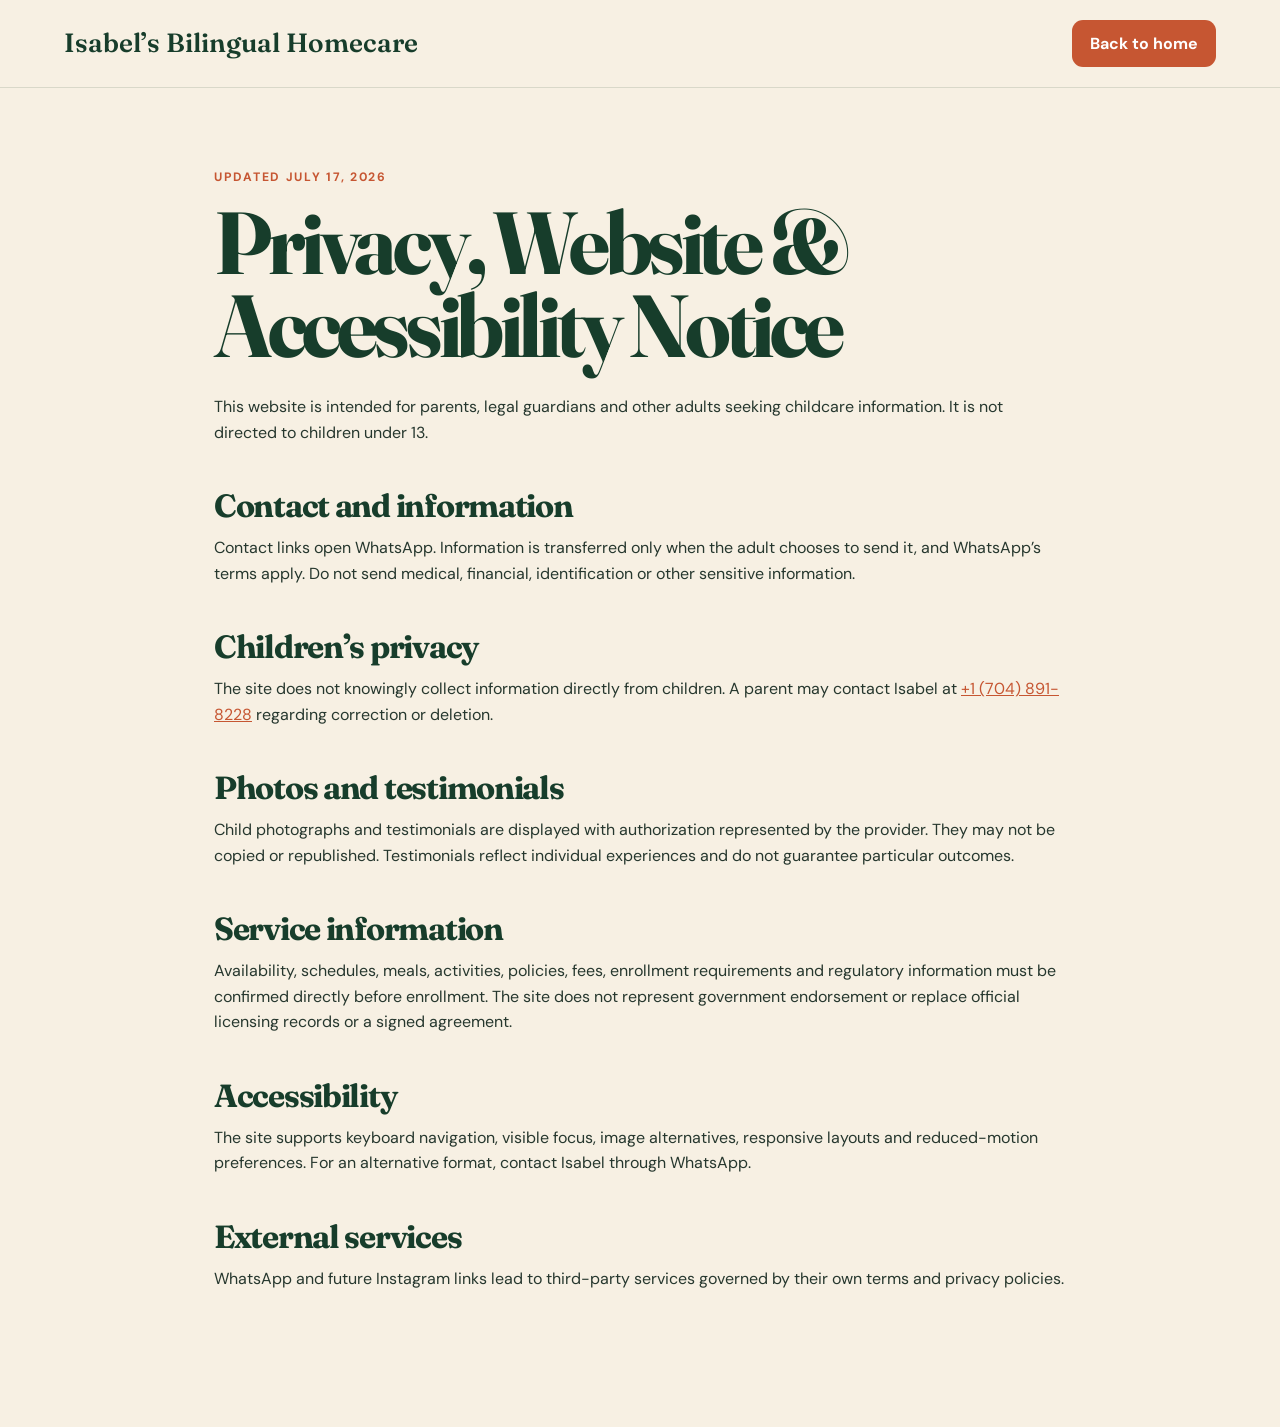
==== privacy.html @ 59a809d9 "Publish temporary Isabel homecare review site" ====
<!doctype html><html lang="en"><head><meta charset="utf-8"><meta name="viewport" content="width=device-width,initial-scale=1"><title>Privacy & Website Notice | Isabel’s Bilingual Homecare</title><link rel="preconnect" href="https://fonts.googleapis.com"><link href="https://fonts.googleapis.com/css2?family=DM+Sans:wght@400;500;600&family=Fraunces:opsz,wght@9..144,500;9..144,600&display=swap" rel="stylesheet"><link rel="stylesheet" href="styles.css"><style>.legal{max-width:900px;margin:auto;padding:80px 24px 120px}.legal h1{font-size:clamp(3rem,7vw,5.5rem)}.legal h2{font-size:2rem;margin-top:45px}.legal a{text-decoration:underline;color:var(--terra)}</style></head><body><header><a class="brand" href="index.html">Isabel’s Bilingual Homecare</a><a class="btn small" href="index.html">Back to home</a></header><main class="legal"><p class="kicker">Updated July 17, 2026</p><h1>Privacy, Website & Accessibility Notice</h1><p>This website is intended for parents, legal guardians and other adults seeking childcare information. It is not directed to children under 13.</p><h2>Contact and information</h2><p>Contact links open WhatsApp. Information is transferred only when the adult chooses to send it, and WhatsApp’s terms apply. Do not send medical, financial, identification or other sensitive information.</p><h2>Children’s privacy</h2><p>The site does not knowingly collect information directly from children. A parent may contact Isabel at <a href="https://wa.me/17048918228">+1 (704) 891-8228</a> regarding correction or deletion.</p><h2>Photos and testimonials</h2><p>Child photographs and testimonials are displayed with authorization represented by the provider. They may not be copied or republished. Testimonials reflect individual experiences and do not guarantee particular outcomes.</p><h2>Service information</h2><p>Availability, schedules, meals, activities, policies, fees, enrollment requirements and regulatory information must be confirmed directly before enrollment. The site does not represent government endorsement or replace official licensing records or a signed agreement.</p><h2>Accessibility</h2><p>The site supports keyboard navigation, visible focus, image alternatives, responsive layouts and reduced-motion preferences. For an alternative format, contact Isabel through WhatsApp.</p><h2>External services</h2><p>WhatsApp and future Instagram links lead to third-party services governed by their own terms and privacy policies.</p></main></body></html>
---- styles.css ----
:root{--ivory:#f7f0e3;--paper:#fffaf1;--green:#173d2b;--terra:#c65632;--blue:#91abc4;--butter:#f2d88f;--ink:#26372e}*{box-sizing:border-box}html{scroll-behavior:smooth}body{margin:0;background:var(--ivory);color:var(--ink);font:16px/1.6 'DM Sans',sans-serif}img{display:block;width:100%;object-fit:cover}a{color:inherit;text-decoration:none}h1,h2,h3,.brand{font-family:'Fraunces',serif;color:var(--green)}h1{font-size:clamp(3.5rem,6vw,6.3rem);line-height:.95;letter-spacing:-.05em;margin:.15em 0 .3em}h2{font-size:clamp(2.8rem,5vw,5rem);line-height:1;letter-spacing:-.04em;margin:.2em 0 .4em}h3{font-size:1.4rem;margin:.3em 0}p{margin-top:0}.big,.lead{font-size:1.16rem}.kicker{text-transform:uppercase;letter-spacing:.14em;color:var(--terra);font-weight:700;font-size:.76rem}.skip{position:fixed;top:-80px;left:18px;z-index:99;background:white;padding:10px;border:3px solid var(--terra)}.skip:focus{top:12px}header{height:88px;padding:0 5vw;display:flex;align-items:center;justify-content:space-between;position:sticky;top:0;z-index:20;background:rgba(247,240,227,.95);border-bottom:1px solid #173d2b22}.brand{font-size:1.65rem;font-weight:600}nav{display:flex;gap:28px}.actions{display:flex;align-items:center;gap:8px}.actions button{border:0;background:none;padding:7px}.actions button.active{font-weight:800;border-bottom:2px solid var(--green)}.btn{display:inline-flex;background:var(--terra);color:white;padding:16px 28px;border-radius:11px;font-weight:700}.btn.small{padding:11px 18px;margin-left:15px}.hero{min-height:calc(100vh - 88px);display:grid;grid-template-columns:46% 54%;padding:72px 5vw;gap:5vw;align-items:center}.hero figure{height:670px;margin:0;position:relative}.hero figure img{height:100%;border-radius:46% 46% 12px 12px/22% 22% 12px 12px}.hero figcaption{position:absolute;bottom:24px;left:24px;background:var(--paper);padding:9px 14px;border-radius:8px}.cues{display:flex;flex-wrap:wrap;gap:10px 24px;margin-top:32px;font-weight:600}.cues span:before{content:'•';color:var(--terra);margin-right:8px}.about,.day,.nutrition,.contact{padding:115px 8vw;display:grid;grid-template-columns:1fr 1fr;gap:8vw;align-items:center}.about{background:var(--paper)}.photos{position:relative;height:620px}.photos img:first-child{height:580px;width:82%;border-radius:180px 180px 18px 18px}.photos img:last-child{position:absolute;right:0;bottom:0;width:45%;height:280px;border:10px solid var(--paper);border-radius:50% 50% 15px 15px}.signature{font-family:'Fraunces';font-size:2rem;color:var(--terra)}.care,.reviews,.timeline{padding:115px 8vw}.care{background:var(--green);color:#fff8eb}.care h2,.care h3{color:#fff}.heading{text-align:center;max-width:850px;margin:0 auto 55px}.cards{display:grid;grid-template-columns:repeat(4,1fr);gap:18px}.cards article{border-top:1px solid #ffffff55;padding:28px 20px}.cards b{width:60px;height:60px;border-radius:50%;display:grid;place-items:center;background:var(--butter);color:var(--green)}.gallery{display:grid;grid-template-columns:1fr 1fr;gap:15px}.gallery img{height:270px;border-radius:18px}.gallery img:first-child{grid-column:1/-1;height:400px;border-radius:200px 200px 18px 18px}.timeline{background:var(--paper);display:grid;grid-template-columns:34% 66%;gap:8vw}.timeline ol{list-style:none;padding:0;margin:0}.timeline li{display:grid;grid-template-columns:54px 1fr;gap:20px;padding:20px 0;border-bottom:1px solid #173d2b22}.timeline li>span{width:46px;height:46px;border-radius:50%;display:grid;place-items:center;background:var(--butter);font-weight:700}.timeline li p{margin:0}.nutrition{background:#dce4cf}.nutrition>img{height:590px;border-radius:42% 42% 16px 16px/20% 20% 16px 16px}.checks{display:grid;grid-template-columns:1fr 1fr;gap:12px}.checks span{padding:12px;border-bottom:1px solid #173d2b33;font-weight:600}.reviews{background:#ecdfc9}.review-grid{display:grid;grid-template-columns:1fr 1fr;gap:24px}.review-grid figure{margin:0;background:var(--paper);border-radius:18px;overflow:hidden;display:grid;grid-template-columns:40% 60%}.review-grid img{height:100%;min-height:430px}.review-grid blockquote{font-family:'Fraunces';font-size:1.25rem;color:var(--green);padding:30px;margin:0}.review-grid figcaption{padding:0 30px 30px}.contact{background:var(--blue)}.contact-card{background:var(--paper);padding:40px;border-radius:22px;display:flex;flex-direction:column}.contact-card strong{font-family:'Fraunces';font-size:2rem;color:var(--green)}.contact-card span{font-size:1.25rem;margin:8px 0 20px}.floating{position:fixed;right:22px;bottom:22px;z-index:30;display:grid;gap:9px}.floating>*{width:54px;height:54px;border-radius:50%;display:grid;place-items:center;font-weight:800;box-shadow:0 6px 20px #0003}.floating a{background:#1f9d55;color:white}.floating span{background:#e8dfd0;color:#777;position:relative}.floating small{position:absolute;bottom:-5px;background:var(--green);color:white;border-radius:7px;padding:1px 4px;font-size:.52rem}footer{padding:45px 5vw;display:flex;justify-content:space-between;align-items:center;gap:20px}footer p{margin:0}footer>a:last-child{text-decoration:underline;font-size:.82rem}a:focus-visible,button:focus-visible{outline:3px solid var(--green);outline-offset:4px}@media(max-width:1000px){nav{display:none}.hero,.about,.day,.timeline,.nutrition,.contact{grid-template-columns:1fr}.cards{grid-template-columns:1fr 1fr}.hero figure{height:570px}.review-grid{grid-template-columns:1fr}}@media(max-width:650px){header{height:74px}.brand{font-size:1.1rem}.btn.small{display:none}.hero,.about,.day,.care,.timeline,.nutrition,.reviews,.contact{padding:75px 22px}.hero figure{height:440px}.cards{grid-template-columns:1fr}.photos{height:510px}.photos img:first-child{height:470px}.photos img:last-child{height:210px}.review-grid figure{grid-template-columns:1fr}.review-grid img{height:300px;min-height:0}.checks{grid-template-columns:1fr}footer{flex-direction:column;text-align:center}}@media(prefers-reduced-motion:reduce){html{scroll-behavior:auto}}
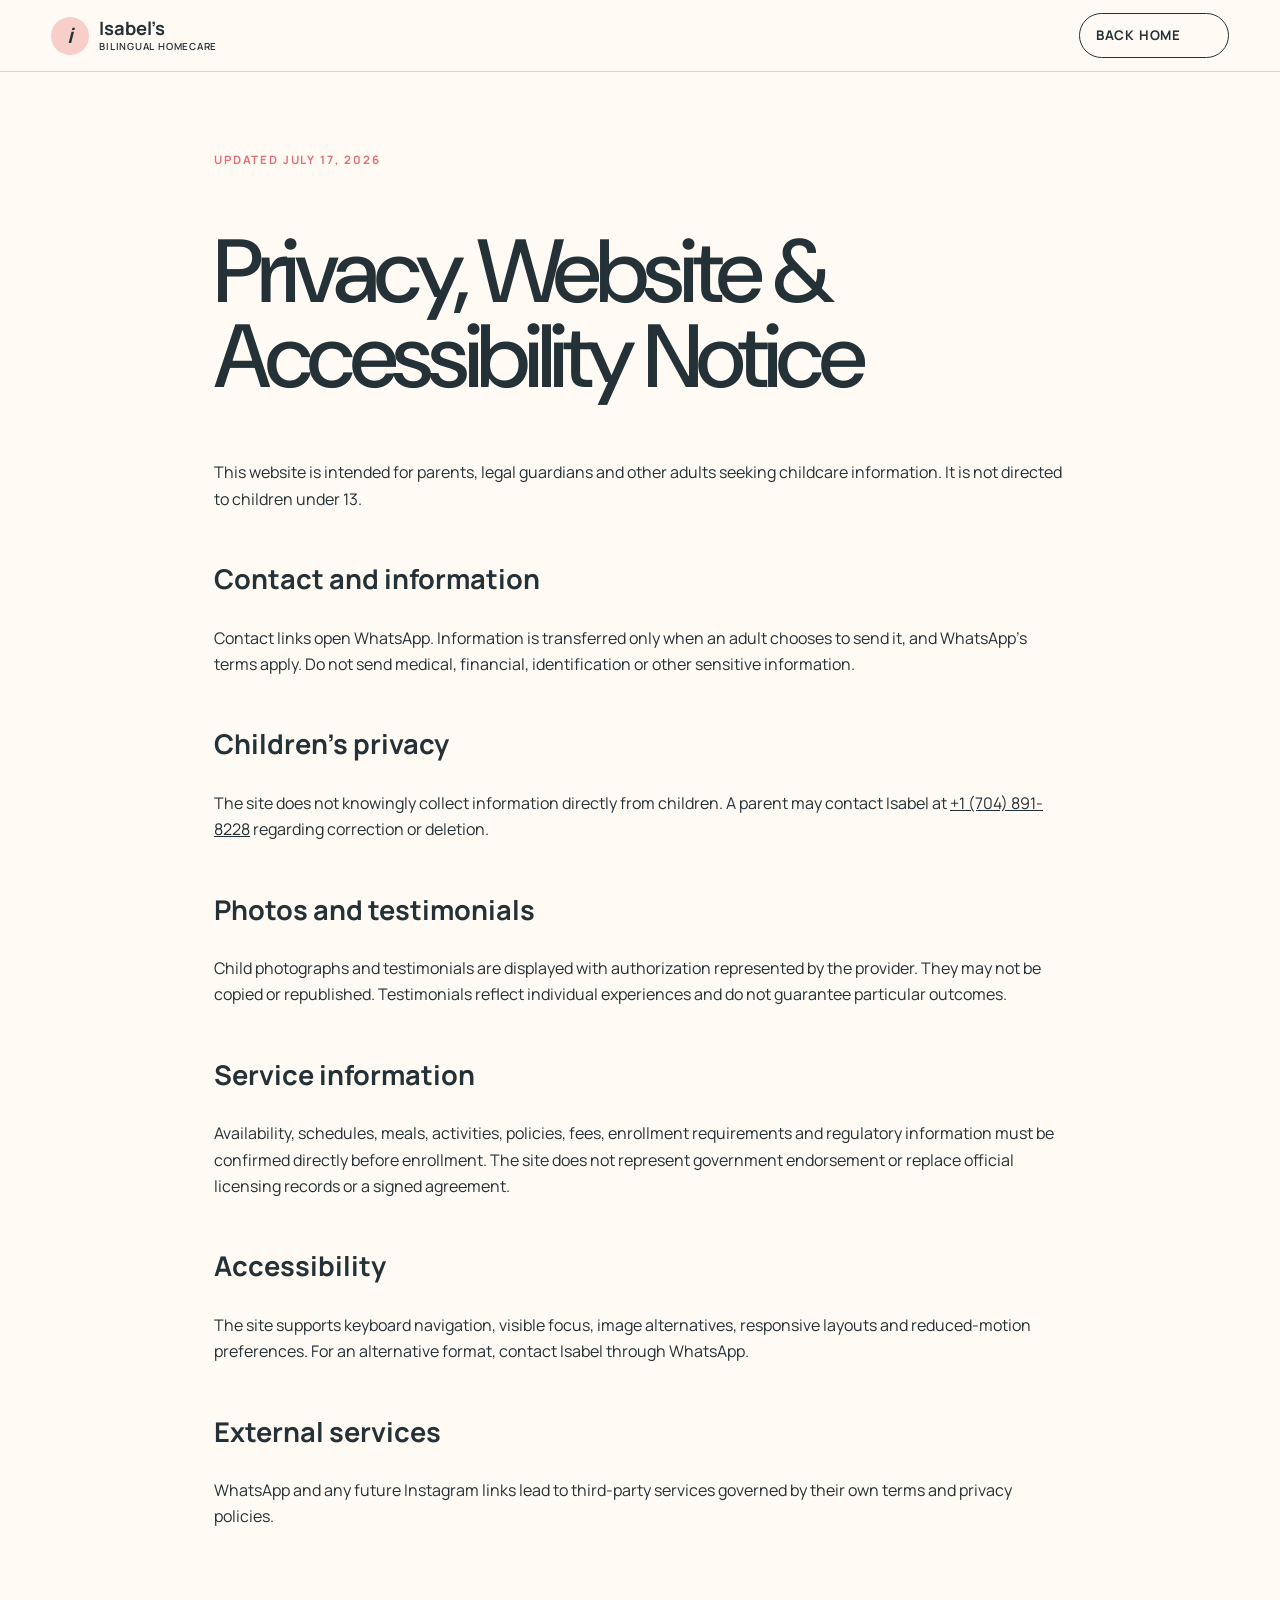
==== commit 7be80927: "Refresh homecare site with pastel editorial design" ====
--- a/privacy.html
+++ b/privacy.html
@@ -1 +1,24 @@
-<!doctype html><html lang="en"><head><meta charset="utf-8"><meta name="viewport" content="width=device-width,initial-scale=1"><title>Privacy & Website Notice | Isabel’s Bilingual Homecare</title><link rel="preconnect" href="https://fonts.googleapis.com"><link href="https://fonts.googleapis.com/css2?family=DM+Sans:wght@400;500;600&family=Fraunces:opsz,wght@9..144,500;9..144,600&display=swap" rel="stylesheet"><link rel="stylesheet" href="styles.css"><style>.legal{max-width:900px;margin:auto;padding:80px 24px 120px}.legal h1{font-size:clamp(3rem,7vw,5.5rem)}.legal h2{font-size:2rem;margin-top:45px}.legal a{text-decoration:underline;color:var(--terra)}</style></head><body><header><a class="brand" href="index.html">Isabel’s Bilingual Homecare</a><a class="btn small" href="index.html">Back to home</a></header><main class="legal"><p class="kicker">Updated July 17, 2026</p><h1>Privacy, Website & Accessibility Notice</h1><p>This website is intended for parents, legal guardians and other adults seeking childcare information. It is not directed to children under 13.</p><h2>Contact and information</h2><p>Contact links open WhatsApp. Information is transferred only when the adult chooses to send it, and WhatsApp’s terms apply. Do not send medical, financial, identification or other sensitive information.</p><h2>Children’s privacy</h2><p>The site does not knowingly collect information directly from children. A parent may contact Isabel at <a href="https://wa.me/17048918228">+1 (704) 891-8228</a> regarding correction or deletion.</p><h2>Photos and testimonials</h2><p>Child photographs and testimonials are displayed with authorization represented by the provider. They may not be copied or republished. Testimonials reflect individual experiences and do not guarantee particular outcomes.</p><h2>Service information</h2><p>Availability, schedules, meals, activities, policies, fees, enrollment requirements and regulatory information must be confirmed directly before enrollment. The site does not represent government endorsement or replace official licensing records or a signed agreement.</p><h2>Accessibility</h2><p>The site supports keyboard navigation, visible focus, image alternatives, responsive layouts and reduced-motion preferences. For an alternative format, contact Isabel through WhatsApp.</p><h2>External services</h2><p>WhatsApp and future Instagram links lead to third-party services governed by their own terms and privacy policies.</p></main></body></html>
+<!doctype html>
+<html lang="en">
+<head>
+  <meta charset="utf-8"><meta name="viewport" content="width=device-width,initial-scale=1">
+  <title>Privacy & Website Notice | Isabel’s Bilingual Homecare</title>
+  <link rel="preconnect" href="https://fonts.googleapis.com"><link rel="preconnect" href="https://fonts.gstatic.com" crossorigin>
+  <link href="https://fonts.googleapis.com/css2?family=DM+Sans:wght@400;500;600&family=Manrope:wght@400;500;600&display=swap" rel="stylesheet">
+  <link rel="stylesheet" href="styles.css">
+  <style>.legal{max-width:900px;margin:auto;padding:150px 24px 120px}.legal h1{font:500 clamp(3rem,7vw,6rem)/.95 'DM Sans';letter-spacing:-.06em}.legal h2{font-size:1.7rem;margin-top:45px}.legal a{text-decoration:underline}.legal .eyebrow{color:var(--rose)}</style>
+</head>
+<body>
+  <header class="site-header scrolled"><a class="brand" href="index.html"><span class="brand-mark">i</span><span>Isabel’s <small>Bilingual Homecare</small></span></a><a class="button button-small" href="index.html">Back home</a></header>
+  <main class="legal">
+    <p class="eyebrow">Updated July 17, 2026</p><h1>Privacy, Website & Accessibility Notice</h1>
+    <p>This website is intended for parents, legal guardians and other adults seeking childcare information. It is not directed to children under 13.</p>
+    <h2>Contact and information</h2><p>Contact links open WhatsApp. Information is transferred only when an adult chooses to send it, and WhatsApp’s terms apply. Do not send medical, financial, identification or other sensitive information.</p>
+    <h2>Children’s privacy</h2><p>The site does not knowingly collect information directly from children. A parent may contact Isabel at <a href="https://wa.me/17048918228">+1 (704) 891-8228</a> regarding correction or deletion.</p>
+    <h2>Photos and testimonials</h2><p>Child photographs and testimonials are displayed with authorization represented by the provider. They may not be copied or republished. Testimonials reflect individual experiences and do not guarantee particular outcomes.</p>
+    <h2>Service information</h2><p>Availability, schedules, meals, activities, policies, fees, enrollment requirements and regulatory information must be confirmed directly before enrollment. The site does not represent government endorsement or replace official licensing records or a signed agreement.</p>
+    <h2>Accessibility</h2><p>The site supports keyboard navigation, visible focus, image alternatives, responsive layouts and reduced-motion preferences. For an alternative format, contact Isabel through WhatsApp.</p>
+    <h2>External services</h2><p>WhatsApp and any future Instagram links lead to third-party services governed by their own terms and privacy policies.</p>
+  </main>
+</body>
+</html>
--- a/styles.css
+++ b/styles.css
@@ -1 +1 @@
-:root{--ivory:#f7f0e3;--paper:#fffaf1;--green:#173d2b;--terra:#c65632;--blue:#91abc4;--butter:#f2d88f;--ink:#26372e}*{box-sizing:border-box}html{scroll-behavior:smooth}body{margin:0;background:var(--ivory);color:var(--ink);font:16px/1.6 'DM Sans',sans-serif}img{display:block;width:100%;object-fit:cover}a{color:inherit;text-decoration:none}h1,h2,h3,.brand{font-family:'Fraunces',serif;color:var(--green)}h1{font-size:clamp(3.5rem,6vw,6.3rem);line-height:.95;letter-spacing:-.05em;margin:.15em 0 .3em}h2{font-size:clamp(2.8rem,5vw,5rem);line-height:1;letter-spacing:-.04em;margin:.2em 0 .4em}h3{font-size:1.4rem;margin:.3em 0}p{margin-top:0}.big,.lead{font-size:1.16rem}.kicker{text-transform:uppercase;letter-spacing:.14em;color:var(--terra);font-weight:700;font-size:.76rem}.skip{position:fixed;top:-80px;left:18px;z-index:99;background:white;padding:10px;border:3px solid var(--terra)}.skip:focus{top:12px}header{height:88px;padding:0 5vw;display:flex;align-items:center;justify-content:space-between;position:sticky;top:0;z-index:20;background:rgba(247,240,227,.95);border-bottom:1px solid #173d2b22}.brand{font-size:1.65rem;font-weight:600}nav{display:flex;gap:28px}.actions{display:flex;align-items:center;gap:8px}.actions button{border:0;background:none;padding:7px}.actions button.active{font-weight:800;border-bottom:2px solid var(--green)}.btn{display:inline-flex;background:var(--terra);color:white;padding:16px 28px;border-radius:11px;font-weight:700}.btn.small{padding:11px 18px;margin-left:15px}.hero{min-height:calc(100vh - 88px);display:grid;grid-template-columns:46% 54%;padding:72px 5vw;gap:5vw;align-items:center}.hero figure{height:670px;margin:0;position:relative}.hero figure img{height:100%;border-radius:46% 46% 12px 12px/22% 22% 12px 12px}.hero figcaption{position:absolute;bottom:24px;left:24px;background:var(--paper);padding:9px 14px;border-radius:8px}.cues{display:flex;flex-wrap:wrap;gap:10px 24px;margin-top:32px;font-weight:600}.cues span:before{content:'•';color:var(--terra);margin-right:8px}.about,.day,.nutrition,.contact{padding:115px 8vw;display:grid;grid-template-columns:1fr 1fr;gap:8vw;align-items:center}.about{background:var(--paper)}.photos{position:relative;height:620px}.photos img:first-child{height:580px;width:82%;border-radius:180px 180px 18px 18px}.photos img:last-child{position:absolute;right:0;bottom:0;width:45%;height:280px;border:10px solid var(--paper);border-radius:50% 50% 15px 15px}.signature{font-family:'Fraunces';font-size:2rem;color:var(--terra)}.care,.reviews,.timeline{padding:115px 8vw}.care{background:var(--green);color:#fff8eb}.care h2,.care h3{color:#fff}.heading{text-align:center;max-width:850px;margin:0 auto 55px}.cards{display:grid;grid-template-columns:repeat(4,1fr);gap:18px}.cards article{border-top:1px solid #ffffff55;padding:28px 20px}.cards b{width:60px;height:60px;border-radius:50%;display:grid;place-items:center;background:var(--butter);color:var(--green)}.gallery{display:grid;grid-template-columns:1fr 1fr;gap:15px}.gallery img{height:270px;border-radius:18px}.gallery img:first-child{grid-column:1/-1;height:400px;border-radius:200px 200px 18px 18px}.timeline{background:var(--paper);display:grid;grid-template-columns:34% 66%;gap:8vw}.timeline ol{list-style:none;padding:0;margin:0}.timeline li{display:grid;grid-template-columns:54px 1fr;gap:20px;padding:20px 0;border-bottom:1px solid #173d2b22}.timeline li>span{width:46px;height:46px;border-radius:50%;display:grid;place-items:center;background:var(--butter);font-weight:700}.timeline li p{margin:0}.nutrition{background:#dce4cf}.nutrition>img{height:590px;border-radius:42% 42% 16px 16px/20% 20% 16px 16px}.checks{display:grid;grid-template-columns:1fr 1fr;gap:12px}.checks span{padding:12px;border-bottom:1px solid #173d2b33;font-weight:600}.reviews{background:#ecdfc9}.review-grid{display:grid;grid-template-columns:1fr 1fr;gap:24px}.review-grid figure{margin:0;background:var(--paper);border-radius:18px;overflow:hidden;display:grid;grid-template-columns:40% 60%}.review-grid img{height:100%;min-height:430px}.review-grid blockquote{font-family:'Fraunces';font-size:1.25rem;color:var(--green);padding:30px;margin:0}.review-grid figcaption{padding:0 30px 30px}.contact{background:var(--blue)}.contact-card{background:var(--paper);padding:40px;border-radius:22px;display:flex;flex-direction:column}.contact-card strong{font-family:'Fraunces';font-size:2rem;color:var(--green)}.contact-card span{font-size:1.25rem;margin:8px 0 20px}.floating{position:fixed;right:22px;bottom:22px;z-index:30;display:grid;gap:9px}.floating>*{width:54px;height:54px;border-radius:50%;display:grid;place-items:center;font-weight:800;box-shadow:0 6px 20px #0003}.floating a{background:#1f9d55;color:white}.floating span{background:#e8dfd0;color:#777;position:relative}.floating small{position:absolute;bottom:-5px;background:var(--green);color:white;border-radius:7px;padding:1px 4px;font-size:.52rem}footer{padding:45px 5vw;display:flex;justify-content:space-between;align-items:center;gap:20px}footer p{margin:0}footer>a:last-child{text-decoration:underline;font-size:.82rem}a:focus-visible,button:focus-visible{outline:3px solid var(--green);outline-offset:4px}@media(max-width:1000px){nav{display:none}.hero,.about,.day,.timeline,.nutrition,.contact{grid-template-columns:1fr}.cards{grid-template-columns:1fr 1fr}.hero figure{height:570px}.review-grid{grid-template-columns:1fr}}@media(max-width:650px){header{height:74px}.brand{font-size:1.1rem}.btn.small{display:none}.hero,.about,.day,.care,.timeline,.nutrition,.reviews,.contact{padding:75px 22px}.hero figure{height:440px}.cards{grid-template-columns:1fr}.photos{height:510px}.photos img:first-child{height:470px}.photos img:last-child{height:210px}.review-grid figure{grid-template-columns:1fr}.review-grid img{height:300px;min-height:0}.checks{grid-template-columns:1fr}footer{flex-direction:column;text-align:center}}@media(prefers-reduced-motion:reduce){html{scroll-behavior:auto}}
+:root{--ink:#243137;--cream:#fffaf4;--paper:#fffdf9;--peach:#f8cfc8;--sky:#cfe7f2;--mint:#cfe7d7;--lavender:#ded8ef;--rose:#e36e79;--blue:#376c7d;--line:rgba(36,49,55,.18)}*{box-sizing:border-box}html{scroll-behavior:smooth}body{margin:0;background:var(--cream);color:var(--ink);font:16px/1.65 'Manrope',sans-serif;overflow-x:hidden}img{display:block;width:100%;object-fit:cover}a{color:inherit;text-decoration:none}button{font:inherit;color:inherit}.sr-only{position:absolute;width:1px;height:1px;padding:0;margin:-1px;overflow:hidden;clip:rect(0,0,0,0);white-space:nowrap;border:0}.skip{position:fixed;top:-70px;left:20px;background:#fff;padding:10px 16px;z-index:100;border:2px solid var(--ink)}.skip:focus{top:12px}.site-header{height:84px;padding:0 4vw;display:flex;align-items:center;justify-content:space-between;gap:28px;background:rgba(255,250,244,.93);backdrop-filter:blur(12px);position:fixed;top:0;width:100%;z-index:50;border-bottom:1px solid transparent;transition:.3s}.site-header.scrolled{height:72px;border-color:var(--line)}.brand{display:flex;align-items:center;gap:10px;font-size:1.15rem;font-weight:700;line-height:1}.brand small{display:block;font-size:.61rem;font-weight:600;letter-spacing:.08em;text-transform:uppercase;margin-top:5px}.brand-mark{width:38px;height:38px;border-radius:50%;display:grid;place-items:center;background:var(--peach);font-size:1.3rem;font-weight:700;font-style:italic}.site-header nav{display:flex;gap:30px;font-size:.84rem;font-weight:600}.site-header nav a{position:relative}.site-header nav a:after{content:'';height:1px;width:0;background:var(--ink);position:absolute;left:0;bottom:-5px;transition:.25s}.site-header nav a:hover:after{width:100%}.button{display:inline-flex;align-items:center;justify-content:space-between;gap:32px;min-width:190px;padding:16px 20px;border:1px solid var(--ink);border-radius:999px;font-size:.83rem;font-weight:700;text-transform:uppercase;letter-spacing:.06em;transition:.25s}.button:hover{background:var(--ink);color:white;transform:translateY(-2px)}.button-small{padding:11px 16px;min-width:150px}.menu-button,.mobile-nav{display:none}.hero{height:100svh;min-height:700px;position:relative;color:white;overflow:hidden}.hero-image{height:100%;animation:heroZoom 14s ease-out both}.hero-shade{position:absolute;inset:0;background:linear-gradient(90deg,rgba(22,35,37,.74) 0%,rgba(22,35,37,.35) 48%,rgba(22,35,37,.08) 75%),linear-gradient(0deg,rgba(0,0,0,.34),transparent 45%)}.hero-copy{position:absolute;left:7vw;top:50%;transform:translateY(-46%);max-width:820px}.eyebrow{text-transform:uppercase;font-size:.72rem;letter-spacing:.16em;font-weight:700;margin:0 0 25px}.eyebrow.light,.text-link.light{color:white}.hero h1,.display,.story h2,.nutrition h2{font-family:'DM Sans',sans-serif;font-weight:500;letter-spacing:-.065em;line-height:.91}.hero h1{font-size:clamp(4rem,8.7vw,9.5rem);margin:0}.hero h1 em,.display em,.story h2 em,.nutrition h2 em{font-weight:400;font-style:italic}.hero-copy>p:not(.eyebrow){font-size:clamp(1rem,1.4vw,1.25rem);max-width:590px;margin:30px 0}.hero-actions{display:flex;align-items:center;gap:34px}.button-light{border-color:white;background:white;color:var(--ink)}.button-light:hover{background:var(--peach);color:var(--ink);border-color:var(--peach)}.text-link{font-size:.82rem;text-transform:uppercase;letter-spacing:.08em;font-weight:700;border-bottom:1px solid;padding-bottom:4px}.hero-note{position:absolute;right:4vw;bottom:6vh;background:rgba(255,250,244,.92);color:var(--ink);border-radius:50%;width:190px;height:190px;padding:28px;display:flex;flex-direction:column;justify-content:center;transform:rotate(6deg)}.hero-note .sun{font-size:2rem;color:#e2a236}.hero-note p{font-size:.76rem;line-height:1.5;margin:7px 0}.scroll-cue{position:absolute;bottom:0;left:4vw;display:flex;flex-direction:column;align-items:center;text-transform:uppercase;letter-spacing:.13em;font-size:.6rem;gap:12px}.scroll-cue b{height:45px;border-left:1px solid white;padding-left:7px}.pastel-peach{background:var(--peach)}.pastel-sky{background:var(--sky)}.pastel-lavender{background:var(--lavender)}.pastel-mint{background:var(--mint)}.welcome{padding:130px 8vw 80px}.display{font-size:clamp(3.5rem,7.2vw,8rem);margin:0}.intro{max-width:760px;font-size:1.25rem;margin:45px 0 70px 38%}.trust-strip{border-top:1px solid var(--line);display:grid;grid-template-columns:repeat(4,1fr)}.trust-strip span{padding:25px 24px 10px 0;font-size:.68rem}.trust-strip b{display:block;font-size:.9rem;margin-top:8px}.story{padding:145px 8vw;display:grid;grid-template-columns:53% 39%;gap:8%;align-items:center}.story-photo{position:relative}.story-photo img{height:min(74vw,780px);border-radius:2px 160px 2px 2px}.photo-label{position:absolute;right:-28px;bottom:55px;background:var(--peach);width:150px;height:150px;border-radius:50%;display:grid;place-items:center;text-align:center;font-size:.73rem;font-weight:700;padding:20px;transform:rotate(-8deg)}.story h2,.nutrition h2{font-size:clamp(3.3rem,5.5vw,6.2rem);margin:0 0 35px}.large{font-size:1.15rem}.signature{font-size:1.3rem;font-style:italic;margin-top:40px}.care{padding:130px 8vw}.section-heading{margin-bottom:70px}.feature-list{border-top:1px solid var(--line)}.feature{display:grid;grid-template-columns:7% 43% 1fr 90px;align-items:center;padding:25px 0;border-bottom:1px solid var(--line);transition:.25s}.feature:hover{padding-left:12px;background:rgba(255,255,255,.18)}.feature>span{font-size:.68rem}.feature h3{font-size:clamp(1.7rem,3vw,3.2rem);letter-spacing:-.05em;margin:0;font-weight:500}.feature p{margin:0;max-width:420px;font-size:.9rem}.feature>b{width:70px;height:70px;border-radius:50%;background:var(--paper);display:grid;place-items:center;font-size:1rem}.day{padding:145px 6vw;background:var(--paper)}.day-heading{display:grid;grid-template-columns:18% 55% 1fr;align-items:end;margin-bottom:60px}.day-heading p:last-child{font-size:.9rem;max-width:240px}.day-stage{height:660px;position:relative}.day-stage>img{height:100%;border-radius:150px 4px 4px 4px}.day-card{position:absolute;right:0;bottom:0;background:var(--peach);width:min(460px,42%);min-height:370px;padding:42px}.day-count{font-size:.7rem}.day-time{text-transform:uppercase;letter-spacing:.13em;font-size:.67rem;margin:28px 0 8px}.day-card h3{font-size:2rem;letter-spacing:-.04em;margin:0 0 16px}.day-controls{display:flex;gap:8px;position:absolute;bottom:35px}.day-controls button,.review-controls button{width:48px;height:48px;border-radius:50%;border:1px solid var(--ink);background:transparent;cursor:pointer}.day-tabs{display:grid;grid-template-columns:repeat(6,1fr);border-bottom:1px solid var(--line)}.day-tabs button{border:0;background:transparent;padding:22px 5px;border-bottom:3px solid transparent;cursor:pointer;font-size:.75rem;font-weight:700}.day-tabs button.active{border-color:var(--rose);color:var(--rose)}.nutrition{padding:125px 8vw;display:grid;grid-template-columns:44% 48%;gap:8%;align-items:center}.nutrition ul{list-style:none;padding:0;margin:35px 0}.nutrition li{padding:12px 0;border-bottom:1px solid var(--line)}.nutrition li:before{content:'✓';margin-right:12px}.nutrition small{display:block;max-width:530px}.nutrition-photo{position:relative}.nutrition-photo img{height:690px;border-radius:240px 240px 4px 4px}.nutrition-photo span{position:absolute;right:-25px;top:80px;width:120px;height:120px;border-radius:50%;background:var(--mint);display:grid;place-items:center;text-align:center;font-weight:700;font-size:.75rem;transform:rotate(8deg)}.reviews{padding:130px 8vw;background:var(--ink);color:white}.reviews .eyebrow{color:var(--peach)}.reviews .section-heading{text-align:center}.review-slider{max-width:1050px;margin:auto;position:relative;min-height:390px}.review{display:none;text-align:center}.review.active{display:block;animation:fade .5s}.quote-mark{font-size:7rem;line-height:.8;color:var(--peach)}blockquote{font-size:clamp(1.6rem,3.2vw,3.3rem);line-height:1.28;letter-spacing:-.04em;margin:20px 0 30px}blockquote+p{font-size:.82rem;text-transform:uppercase;letter-spacing:.08em}blockquote+p span{opacity:.6}.review-controls{display:flex;align-items:center;justify-content:center;gap:18px;margin-top:35px}.review-controls button{border-color:white;color:white}.contact{padding:120px 8vw;display:grid;grid-template-columns:60% 40%;align-items:center;min-height:650px}.contact-copy>p:not(.eyebrow){font-size:1.05rem;max-width:560px;margin:35px 0}.contact-orbit{justify-self:center;width:300px;height:300px;border:1px solid var(--ink);border-radius:50%;display:grid;place-items:center;position:relative}.contact-orbit span{font-size:4rem}.orbit{position:absolute;width:112%;height:112%;border:1px dashed var(--ink);border-radius:50%;animation:spin 18s linear infinite;display:flex;align-items:flex-start;justify-content:center;padding-top:3px;font-size:.67rem;letter-spacing:.18em}.floating-contact{position:fixed;right:22px;bottom:22px;z-index:40;display:grid;gap:8px}.floating-contact>*{width:52px;height:52px;border-radius:50%;display:grid;place-items:center;background:var(--ink);color:white;font-size:.72rem;font-weight:800;box-shadow:0 5px 18px #0002}.floating-contact span{background:#b9b6b1;position:relative}.floating-contact small{position:absolute;bottom:-4px;background:var(--peach);color:var(--ink);border-radius:6px;padding:0 4px;font-size:.48rem}footer{padding:55px 5vw;display:flex;align-items:center;justify-content:space-between;gap:30px;background:var(--cream)}footer p{font-size:.76rem;margin:0}.legal-link{text-decoration:underline;font-size:.72rem}.reveal{opacity:0;transform:translateY(36px);transition:opacity .8s ease,transform .8s ease}.reveal.visible{opacity:1;transform:none}@keyframes heroZoom{from{transform:scale(1.06)}to{transform:scale(1)}}@keyframes fade{from{opacity:0;transform:translateY(8px)}to{opacity:1;transform:none}}@keyframes spin{to{transform:rotate(360deg)}}a:focus-visible,button:focus-visible{outline:3px solid var(--rose);outline-offset:4px}@media(max-width:1050px){.site-header nav{display:none}.menu-button{display:grid;width:44px;height:44px;border:0;background:transparent;place-content:center;gap:5px}.menu-button span{display:block;width:24px;border-top:2px solid}.mobile-nav{display:flex;position:fixed;z-index:45;top:72px;right:0;width:100%;padding:25px;flex-direction:column;background:var(--cream);transform:translateY(-140%);transition:.3s}.mobile-nav.open{transform:none}.mobile-nav a{padding:12px;border-bottom:1px solid var(--line)}.day-heading{grid-template-columns:1fr}.day-heading .eyebrow{margin-bottom:20px}.story{grid-template-columns:1fr 1fr}.feature{grid-template-columns:8% 40% 1fr 70px}}@media(max-width:720px){.site-header{height:72px;padding:0 20px}.site-header>.button{display:none}.brand{font-size:.95rem}.brand-mark{width:34px;height:34px}.hero{min-height:720px}.hero-copy{left:24px;right:24px;top:47%}.hero h1{font-size:clamp(3.8rem,19vw,6rem)}.hero-copy>p:not(.eyebrow){font-size:.95rem}.hero-actions{align-items:flex-start;flex-direction:column;gap:20px}.hero-note{width:125px;height:125px;padding:20px;right:16px;bottom:20px}.hero-note .sun{display:none}.hero-note p{font-size:.64rem}.scroll-cue{display:none}.welcome,.care,.day,.nutrition,.reviews,.contact{padding:85px 24px}.display{font-size:clamp(3rem,14vw,5rem)}.intro{margin:35px 0 50px;font-size:1.05rem}.trust-strip{grid-template-columns:1fr 1fr}.story{padding:85px 24px;grid-template-columns:1fr}.story-photo img{height:570px;border-radius:2px 90px 2px 2px}.photo-label{right:-5px;width:110px;height:110px}.story h2,.nutrition h2{font-size:3.4rem}.feature{grid-template-columns:40px 1fr 55px;padding:22px 0}.feature>div:nth-child(2){grid-column:2}.feature p{grid-column:2;margin-top:10px}.feature>b{grid-column:3;grid-row:1/3;width:52px;height:52px}.day-heading{display:block}.day-stage{height:600px}.day-stage>img{height:360px;border-radius:70px 2px 2px 2px}.day-card{width:100%;min-height:270px;padding:28px}.day-controls{right:25px;bottom:22px}.day-tabs{display:flex;overflow:auto}.day-tabs button{min-width:105px}.nutrition{grid-template-columns:1fr}.nutrition-photo{order:-1}.nutrition-photo img{height:520px}.nutrition-photo span{right:-4px}.review-slider{min-height:520px}blockquote{font-size:1.55rem}.contact{grid-template-columns:1fr}.contact-orbit{width:220px;height:220px;margin-top:70px}footer{flex-direction:column;align-items:flex-start}.floating-contact{right:12px;bottom:12px}}@media(prefers-reduced-motion:reduce){html{scroll-behavior:auto}.hero-image,.orbit{animation:none}.reveal{opacity:1;transform:none;transition:none}}
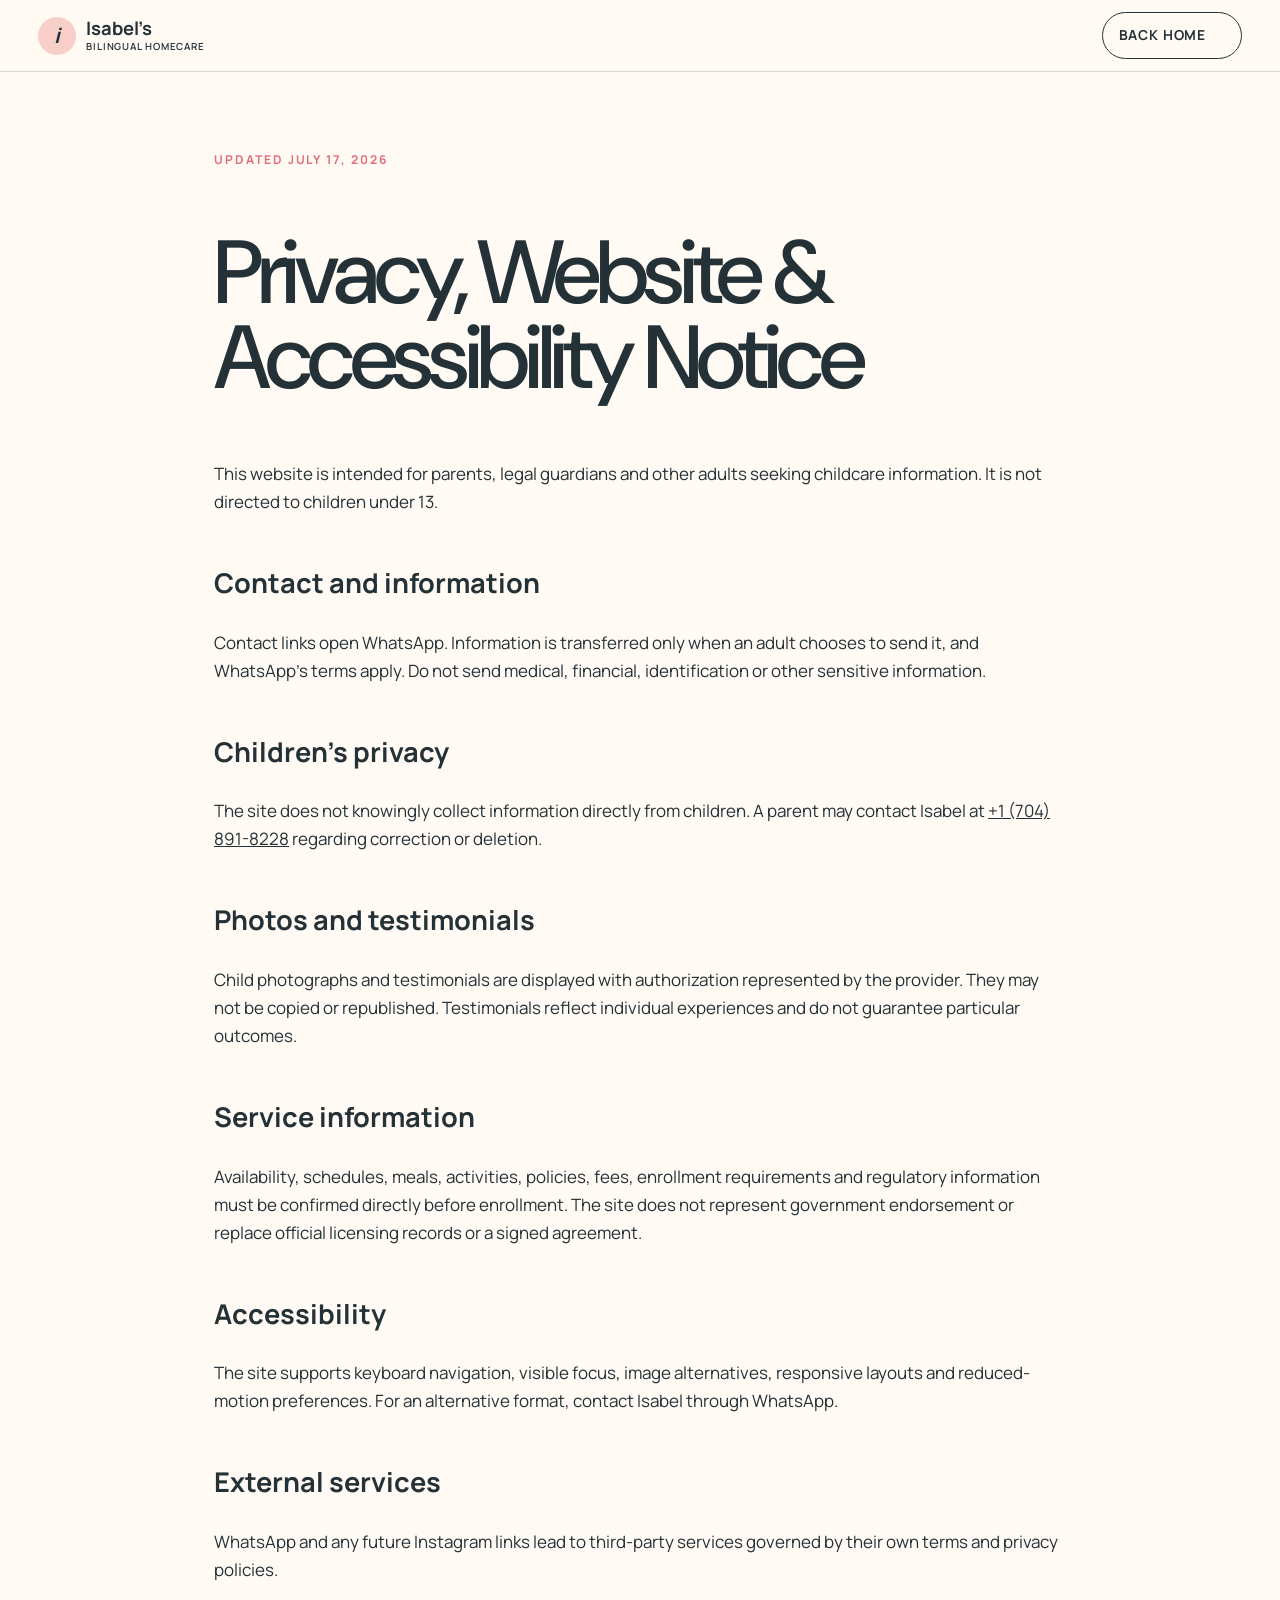
==== commit c693ae7b: "Improve laptop layout and add real-life photo gallery" ====
--- a/privacy.html
+++ b/privacy.html
@@ -1,24 +1,90 @@
 <!doctype html>
 <html lang="en">
-<head>
-  <meta charset="utf-8"><meta name="viewport" content="width=device-width,initial-scale=1">
-  <title>Privacy & Website Notice | Isabel’s Bilingual Homecare</title>
-  <link rel="preconnect" href="https://fonts.googleapis.com"><link rel="preconnect" href="https://fonts.gstatic.com" crossorigin>
-  <link href="https://fonts.googleapis.com/css2?family=DM+Sans:wght@400;500;600&family=Manrope:wght@400;500;600&display=swap" rel="stylesheet">
-  <link rel="stylesheet" href="styles.css">
-  <style>.legal{max-width:900px;margin:auto;padding:150px 24px 120px}.legal h1{font:500 clamp(3rem,7vw,6rem)/.95 'DM Sans';letter-spacing:-.06em}.legal h2{font-size:1.7rem;margin-top:45px}.legal a{text-decoration:underline}.legal .eyebrow{color:var(--rose)}</style>
-</head>
-<body>
-  <header class="site-header scrolled"><a class="brand" href="index.html"><span class="brand-mark">i</span><span>Isabel’s <small>Bilingual Homecare</small></span></a><a class="button button-small" href="index.html">Back home</a></header>
-  <main class="legal">
-    <p class="eyebrow">Updated July 17, 2026</p><h1>Privacy, Website & Accessibility Notice</h1>
-    <p>This website is intended for parents, legal guardians and other adults seeking childcare information. It is not directed to children under 13.</p>
-    <h2>Contact and information</h2><p>Contact links open WhatsApp. Information is transferred only when an adult chooses to send it, and WhatsApp’s terms apply. Do not send medical, financial, identification or other sensitive information.</p>
-    <h2>Children’s privacy</h2><p>The site does not knowingly collect information directly from children. A parent may contact Isabel at <a href="https://wa.me/17048918228">+1 (704) 891-8228</a> regarding correction or deletion.</p>
-    <h2>Photos and testimonials</h2><p>Child photographs and testimonials are displayed with authorization represented by the provider. They may not be copied or republished. Testimonials reflect individual experiences and do not guarantee particular outcomes.</p>
-    <h2>Service information</h2><p>Availability, schedules, meals, activities, policies, fees, enrollment requirements and regulatory information must be confirmed directly before enrollment. The site does not represent government endorsement or replace official licensing records or a signed agreement.</p>
-    <h2>Accessibility</h2><p>The site supports keyboard navigation, visible focus, image alternatives, responsive layouts and reduced-motion preferences. For an alternative format, contact Isabel through WhatsApp.</p>
-    <h2>External services</h2><p>WhatsApp and any future Instagram links lead to third-party services governed by their own terms and privacy policies.</p>
-  </main>
-</body>
+  <head>
+    <meta charset="utf-8" />
+    <meta name="viewport" content="width=device-width,initial-scale=1" />
+    <title>Privacy & Website Notice | Isabel’s Bilingual Homecare</title>
+    <link rel="preconnect" href="https://fonts.googleapis.com" />
+    <link rel="preconnect" href="https://fonts.gstatic.com" crossorigin />
+    <link
+      href="https://fonts.googleapis.com/css2?family=DM+Sans:wght@400;500;600&family=Manrope:wght@400;500;600&display=swap"
+      rel="stylesheet"
+    />
+    <link rel="stylesheet" href="styles.css" />
+    <style>
+      .legal {
+        max-width: 900px;
+        margin: auto;
+        padding: 150px 24px 120px;
+      }
+      .legal h1 {
+        font: 500 clamp(3rem, 7vw, 6rem) / 0.95 "DM Sans";
+        letter-spacing: -0.06em;
+      }
+      .legal h2 {
+        font-size: 1.7rem;
+        margin-top: 45px;
+      }
+      .legal a {
+        text-decoration: underline;
+      }
+      .legal .eyebrow {
+        color: var(--rose);
+      }
+    </style>
+  </head>
+  <body>
+    <header class="site-header scrolled">
+      <a class="brand" href="index.html"
+        ><span class="brand-mark">i</span
+        ><span>Isabel’s <small>Bilingual Homecare</small></span></a
+      ><a class="button button-small" href="index.html">Back home</a>
+    </header>
+    <main class="legal">
+      <p class="eyebrow">Updated July 17, 2026</p>
+      <h1>Privacy, Website & Accessibility Notice</h1>
+      <p>
+        This website is intended for parents, legal guardians and other adults
+        seeking childcare information. It is not directed to children under 13.
+      </p>
+      <h2>Contact and information</h2>
+      <p>
+        Contact links open WhatsApp. Information is transferred only when an
+        adult chooses to send it, and WhatsApp’s terms apply. Do not send
+        medical, financial, identification or other sensitive information.
+      </p>
+      <h2>Children’s privacy</h2>
+      <p>
+        The site does not knowingly collect information directly from children.
+        A parent may contact Isabel at
+        <a href="https://wa.me/17048918228">+1 (704) 891-8228</a> regarding
+        correction or deletion.
+      </p>
+      <h2>Photos and testimonials</h2>
+      <p>
+        Child photographs and testimonials are displayed with authorization
+        represented by the provider. They may not be copied or republished.
+        Testimonials reflect individual experiences and do not guarantee
+        particular outcomes.
+      </p>
+      <h2>Service information</h2>
+      <p>
+        Availability, schedules, meals, activities, policies, fees, enrollment
+        requirements and regulatory information must be confirmed directly
+        before enrollment. The site does not represent government endorsement or
+        replace official licensing records or a signed agreement.
+      </p>
+      <h2>Accessibility</h2>
+      <p>
+        The site supports keyboard navigation, visible focus, image
+        alternatives, responsive layouts and reduced-motion preferences. For an
+        alternative format, contact Isabel through WhatsApp.
+      </p>
+      <h2>External services</h2>
+      <p>
+        WhatsApp and any future Instagram links lead to third-party services
+        governed by their own terms and privacy policies.
+      </p>
+    </main>
+  </body>
 </html>
--- a/styles.css
+++ b/styles.css
@@ -1 +1,1201 @@
-:root{--ink:#243137;--cream:#fffaf4;--paper:#fffdf9;--peach:#f8cfc8;--sky:#cfe7f2;--mint:#cfe7d7;--lavender:#ded8ef;--rose:#e36e79;--blue:#376c7d;--line:rgba(36,49,55,.18)}*{box-sizing:border-box}html{scroll-behavior:smooth}body{margin:0;background:var(--cream);color:var(--ink);font:16px/1.65 'Manrope',sans-serif;overflow-x:hidden}img{display:block;width:100%;object-fit:cover}a{color:inherit;text-decoration:none}button{font:inherit;color:inherit}.sr-only{position:absolute;width:1px;height:1px;padding:0;margin:-1px;overflow:hidden;clip:rect(0,0,0,0);white-space:nowrap;border:0}.skip{position:fixed;top:-70px;left:20px;background:#fff;padding:10px 16px;z-index:100;border:2px solid var(--ink)}.skip:focus{top:12px}.site-header{height:84px;padding:0 4vw;display:flex;align-items:center;justify-content:space-between;gap:28px;background:rgba(255,250,244,.93);backdrop-filter:blur(12px);position:fixed;top:0;width:100%;z-index:50;border-bottom:1px solid transparent;transition:.3s}.site-header.scrolled{height:72px;border-color:var(--line)}.brand{display:flex;align-items:center;gap:10px;font-size:1.15rem;font-weight:700;line-height:1}.brand small{display:block;font-size:.61rem;font-weight:600;letter-spacing:.08em;text-transform:uppercase;margin-top:5px}.brand-mark{width:38px;height:38px;border-radius:50%;display:grid;place-items:center;background:var(--peach);font-size:1.3rem;font-weight:700;font-style:italic}.site-header nav{display:flex;gap:30px;font-size:.84rem;font-weight:600}.site-header nav a{position:relative}.site-header nav a:after{content:'';height:1px;width:0;background:var(--ink);position:absolute;left:0;bottom:-5px;transition:.25s}.site-header nav a:hover:after{width:100%}.button{display:inline-flex;align-items:center;justify-content:space-between;gap:32px;min-width:190px;padding:16px 20px;border:1px solid var(--ink);border-radius:999px;font-size:.83rem;font-weight:700;text-transform:uppercase;letter-spacing:.06em;transition:.25s}.button:hover{background:var(--ink);color:white;transform:translateY(-2px)}.button-small{padding:11px 16px;min-width:150px}.menu-button,.mobile-nav{display:none}.hero{height:100svh;min-height:700px;position:relative;color:white;overflow:hidden}.hero-image{height:100%;animation:heroZoom 14s ease-out both}.hero-shade{position:absolute;inset:0;background:linear-gradient(90deg,rgba(22,35,37,.74) 0%,rgba(22,35,37,.35) 48%,rgba(22,35,37,.08) 75%),linear-gradient(0deg,rgba(0,0,0,.34),transparent 45%)}.hero-copy{position:absolute;left:7vw;top:50%;transform:translateY(-46%);max-width:820px}.eyebrow{text-transform:uppercase;font-size:.72rem;letter-spacing:.16em;font-weight:700;margin:0 0 25px}.eyebrow.light,.text-link.light{color:white}.hero h1,.display,.story h2,.nutrition h2{font-family:'DM Sans',sans-serif;font-weight:500;letter-spacing:-.065em;line-height:.91}.hero h1{font-size:clamp(4rem,8.7vw,9.5rem);margin:0}.hero h1 em,.display em,.story h2 em,.nutrition h2 em{font-weight:400;font-style:italic}.hero-copy>p:not(.eyebrow){font-size:clamp(1rem,1.4vw,1.25rem);max-width:590px;margin:30px 0}.hero-actions{display:flex;align-items:center;gap:34px}.button-light{border-color:white;background:white;color:var(--ink)}.button-light:hover{background:var(--peach);color:var(--ink);border-color:var(--peach)}.text-link{font-size:.82rem;text-transform:uppercase;letter-spacing:.08em;font-weight:700;border-bottom:1px solid;padding-bottom:4px}.hero-note{position:absolute;right:4vw;bottom:6vh;background:rgba(255,250,244,.92);color:var(--ink);border-radius:50%;width:190px;height:190px;padding:28px;display:flex;flex-direction:column;justify-content:center;transform:rotate(6deg)}.hero-note .sun{font-size:2rem;color:#e2a236}.hero-note p{font-size:.76rem;line-height:1.5;margin:7px 0}.scroll-cue{position:absolute;bottom:0;left:4vw;display:flex;flex-direction:column;align-items:center;text-transform:uppercase;letter-spacing:.13em;font-size:.6rem;gap:12px}.scroll-cue b{height:45px;border-left:1px solid white;padding-left:7px}.pastel-peach{background:var(--peach)}.pastel-sky{background:var(--sky)}.pastel-lavender{background:var(--lavender)}.pastel-mint{background:var(--mint)}.welcome{padding:130px 8vw 80px}.display{font-size:clamp(3.5rem,7.2vw,8rem);margin:0}.intro{max-width:760px;font-size:1.25rem;margin:45px 0 70px 38%}.trust-strip{border-top:1px solid var(--line);display:grid;grid-template-columns:repeat(4,1fr)}.trust-strip span{padding:25px 24px 10px 0;font-size:.68rem}.trust-strip b{display:block;font-size:.9rem;margin-top:8px}.story{padding:145px 8vw;display:grid;grid-template-columns:53% 39%;gap:8%;align-items:center}.story-photo{position:relative}.story-photo img{height:min(74vw,780px);border-radius:2px 160px 2px 2px}.photo-label{position:absolute;right:-28px;bottom:55px;background:var(--peach);width:150px;height:150px;border-radius:50%;display:grid;place-items:center;text-align:center;font-size:.73rem;font-weight:700;padding:20px;transform:rotate(-8deg)}.story h2,.nutrition h2{font-size:clamp(3.3rem,5.5vw,6.2rem);margin:0 0 35px}.large{font-size:1.15rem}.signature{font-size:1.3rem;font-style:italic;margin-top:40px}.care{padding:130px 8vw}.section-heading{margin-bottom:70px}.feature-list{border-top:1px solid var(--line)}.feature{display:grid;grid-template-columns:7% 43% 1fr 90px;align-items:center;padding:25px 0;border-bottom:1px solid var(--line);transition:.25s}.feature:hover{padding-left:12px;background:rgba(255,255,255,.18)}.feature>span{font-size:.68rem}.feature h3{font-size:clamp(1.7rem,3vw,3.2rem);letter-spacing:-.05em;margin:0;font-weight:500}.feature p{margin:0;max-width:420px;font-size:.9rem}.feature>b{width:70px;height:70px;border-radius:50%;background:var(--paper);display:grid;place-items:center;font-size:1rem}.day{padding:145px 6vw;background:var(--paper)}.day-heading{display:grid;grid-template-columns:18% 55% 1fr;align-items:end;margin-bottom:60px}.day-heading p:last-child{font-size:.9rem;max-width:240px}.day-stage{height:660px;position:relative}.day-stage>img{height:100%;border-radius:150px 4px 4px 4px}.day-card{position:absolute;right:0;bottom:0;background:var(--peach);width:min(460px,42%);min-height:370px;padding:42px}.day-count{font-size:.7rem}.day-time{text-transform:uppercase;letter-spacing:.13em;font-size:.67rem;margin:28px 0 8px}.day-card h3{font-size:2rem;letter-spacing:-.04em;margin:0 0 16px}.day-controls{display:flex;gap:8px;position:absolute;bottom:35px}.day-controls button,.review-controls button{width:48px;height:48px;border-radius:50%;border:1px solid var(--ink);background:transparent;cursor:pointer}.day-tabs{display:grid;grid-template-columns:repeat(6,1fr);border-bottom:1px solid var(--line)}.day-tabs button{border:0;background:transparent;padding:22px 5px;border-bottom:3px solid transparent;cursor:pointer;font-size:.75rem;font-weight:700}.day-tabs button.active{border-color:var(--rose);color:var(--rose)}.nutrition{padding:125px 8vw;display:grid;grid-template-columns:44% 48%;gap:8%;align-items:center}.nutrition ul{list-style:none;padding:0;margin:35px 0}.nutrition li{padding:12px 0;border-bottom:1px solid var(--line)}.nutrition li:before{content:'✓';margin-right:12px}.nutrition small{display:block;max-width:530px}.nutrition-photo{position:relative}.nutrition-photo img{height:690px;border-radius:240px 240px 4px 4px}.nutrition-photo span{position:absolute;right:-25px;top:80px;width:120px;height:120px;border-radius:50%;background:var(--mint);display:grid;place-items:center;text-align:center;font-weight:700;font-size:.75rem;transform:rotate(8deg)}.reviews{padding:130px 8vw;background:var(--ink);color:white}.reviews .eyebrow{color:var(--peach)}.reviews .section-heading{text-align:center}.review-slider{max-width:1050px;margin:auto;position:relative;min-height:390px}.review{display:none;text-align:center}.review.active{display:block;animation:fade .5s}.quote-mark{font-size:7rem;line-height:.8;color:var(--peach)}blockquote{font-size:clamp(1.6rem,3.2vw,3.3rem);line-height:1.28;letter-spacing:-.04em;margin:20px 0 30px}blockquote+p{font-size:.82rem;text-transform:uppercase;letter-spacing:.08em}blockquote+p span{opacity:.6}.review-controls{display:flex;align-items:center;justify-content:center;gap:18px;margin-top:35px}.review-controls button{border-color:white;color:white}.contact{padding:120px 8vw;display:grid;grid-template-columns:60% 40%;align-items:center;min-height:650px}.contact-copy>p:not(.eyebrow){font-size:1.05rem;max-width:560px;margin:35px 0}.contact-orbit{justify-self:center;width:300px;height:300px;border:1px solid var(--ink);border-radius:50%;display:grid;place-items:center;position:relative}.contact-orbit span{font-size:4rem}.orbit{position:absolute;width:112%;height:112%;border:1px dashed var(--ink);border-radius:50%;animation:spin 18s linear infinite;display:flex;align-items:flex-start;justify-content:center;padding-top:3px;font-size:.67rem;letter-spacing:.18em}.floating-contact{position:fixed;right:22px;bottom:22px;z-index:40;display:grid;gap:8px}.floating-contact>*{width:52px;height:52px;border-radius:50%;display:grid;place-items:center;background:var(--ink);color:white;font-size:.72rem;font-weight:800;box-shadow:0 5px 18px #0002}.floating-contact span{background:#b9b6b1;position:relative}.floating-contact small{position:absolute;bottom:-4px;background:var(--peach);color:var(--ink);border-radius:6px;padding:0 4px;font-size:.48rem}footer{padding:55px 5vw;display:flex;align-items:center;justify-content:space-between;gap:30px;background:var(--cream)}footer p{font-size:.76rem;margin:0}.legal-link{text-decoration:underline;font-size:.72rem}.reveal{opacity:0;transform:translateY(36px);transition:opacity .8s ease,transform .8s ease}.reveal.visible{opacity:1;transform:none}@keyframes heroZoom{from{transform:scale(1.06)}to{transform:scale(1)}}@keyframes fade{from{opacity:0;transform:translateY(8px)}to{opacity:1;transform:none}}@keyframes spin{to{transform:rotate(360deg)}}a:focus-visible,button:focus-visible{outline:3px solid var(--rose);outline-offset:4px}@media(max-width:1050px){.site-header nav{display:none}.menu-button{display:grid;width:44px;height:44px;border:0;background:transparent;place-content:center;gap:5px}.menu-button span{display:block;width:24px;border-top:2px solid}.mobile-nav{display:flex;position:fixed;z-index:45;top:72px;right:0;width:100%;padding:25px;flex-direction:column;background:var(--cream);transform:translateY(-140%);transition:.3s}.mobile-nav.open{transform:none}.mobile-nav a{padding:12px;border-bottom:1px solid var(--line)}.day-heading{grid-template-columns:1fr}.day-heading .eyebrow{margin-bottom:20px}.story{grid-template-columns:1fr 1fr}.feature{grid-template-columns:8% 40% 1fr 70px}}@media(max-width:720px){.site-header{height:72px;padding:0 20px}.site-header>.button{display:none}.brand{font-size:.95rem}.brand-mark{width:34px;height:34px}.hero{min-height:720px}.hero-copy{left:24px;right:24px;top:47%}.hero h1{font-size:clamp(3.8rem,19vw,6rem)}.hero-copy>p:not(.eyebrow){font-size:.95rem}.hero-actions{align-items:flex-start;flex-direction:column;gap:20px}.hero-note{width:125px;height:125px;padding:20px;right:16px;bottom:20px}.hero-note .sun{display:none}.hero-note p{font-size:.64rem}.scroll-cue{display:none}.welcome,.care,.day,.nutrition,.reviews,.contact{padding:85px 24px}.display{font-size:clamp(3rem,14vw,5rem)}.intro{margin:35px 0 50px;font-size:1.05rem}.trust-strip{grid-template-columns:1fr 1fr}.story{padding:85px 24px;grid-template-columns:1fr}.story-photo img{height:570px;border-radius:2px 90px 2px 2px}.photo-label{right:-5px;width:110px;height:110px}.story h2,.nutrition h2{font-size:3.4rem}.feature{grid-template-columns:40px 1fr 55px;padding:22px 0}.feature>div:nth-child(2){grid-column:2}.feature p{grid-column:2;margin-top:10px}.feature>b{grid-column:3;grid-row:1/3;width:52px;height:52px}.day-heading{display:block}.day-stage{height:600px}.day-stage>img{height:360px;border-radius:70px 2px 2px 2px}.day-card{width:100%;min-height:270px;padding:28px}.day-controls{right:25px;bottom:22px}.day-tabs{display:flex;overflow:auto}.day-tabs button{min-width:105px}.nutrition{grid-template-columns:1fr}.nutrition-photo{order:-1}.nutrition-photo img{height:520px}.nutrition-photo span{right:-4px}.review-slider{min-height:520px}blockquote{font-size:1.55rem}.contact{grid-template-columns:1fr}.contact-orbit{width:220px;height:220px;margin-top:70px}footer{flex-direction:column;align-items:flex-start}.floating-contact{right:12px;bottom:12px}}@media(prefers-reduced-motion:reduce){html{scroll-behavior:auto}.hero-image,.orbit{animation:none}.reveal{opacity:1;transform:none;transition:none}}
+:root {
+  --ink: #243137;
+  --cream: #fffaf4;
+  --paper: #fffdf9;
+  --peach: #f8cfc8;
+  --sky: #cfe7f2;
+  --mint: #cfe7d7;
+  --lavender: #ded8ef;
+  --rose: #e36e79;
+  --blue: #376c7d;
+  --line: rgba(36, 49, 55, 0.18);
+}
+* {
+  box-sizing: border-box;
+}
+html {
+  scroll-behavior: smooth;
+}
+body {
+  margin: 0;
+  background: var(--cream);
+  color: var(--ink);
+  font:
+    16px/1.65 "Manrope",
+    sans-serif;
+  overflow-x: hidden;
+}
+img {
+  display: block;
+  width: 100%;
+  object-fit: cover;
+}
+a {
+  color: inherit;
+  text-decoration: none;
+}
+button {
+  font: inherit;
+  color: inherit;
+}
+.sr-only {
+  position: absolute;
+  width: 1px;
+  height: 1px;
+  padding: 0;
+  margin: -1px;
+  overflow: hidden;
+  clip: rect(0, 0, 0, 0);
+  white-space: nowrap;
+  border: 0;
+}
+.skip {
+  position: fixed;
+  top: -70px;
+  left: 20px;
+  background: #fff;
+  padding: 10px 16px;
+  z-index: 100;
+  border: 2px solid var(--ink);
+}
+.skip:focus {
+  top: 12px;
+}
+.site-header {
+  height: 84px;
+  padding: 0 4vw;
+  display: flex;
+  align-items: center;
+  justify-content: space-between;
+  gap: 28px;
+  background: rgba(255, 250, 244, 0.93);
+  backdrop-filter: blur(12px);
+  position: fixed;
+  top: 0;
+  width: 100%;
+  z-index: 50;
+  border-bottom: 1px solid transparent;
+  transition: 0.3s;
+}
+.site-header.scrolled {
+  height: 72px;
+  border-color: var(--line);
+}
+.brand {
+  display: flex;
+  align-items: center;
+  gap: 10px;
+  font-size: 1.15rem;
+  font-weight: 700;
+  line-height: 1;
+}
+.brand small {
+  display: block;
+  font-size: 0.61rem;
+  font-weight: 600;
+  letter-spacing: 0.08em;
+  text-transform: uppercase;
+  margin-top: 5px;
+}
+.brand-mark {
+  width: 38px;
+  height: 38px;
+  border-radius: 50%;
+  display: grid;
+  place-items: center;
+  background: var(--peach);
+  font-size: 1.3rem;
+  font-weight: 700;
+  font-style: italic;
+}
+.site-header nav {
+  display: flex;
+  gap: 30px;
+  font-size: 0.84rem;
+  font-weight: 600;
+}
+.site-header nav a {
+  position: relative;
+}
+.site-header nav a:after {
+  content: "";
+  height: 1px;
+  width: 0;
+  background: var(--ink);
+  position: absolute;
+  left: 0;
+  bottom: -5px;
+  transition: 0.25s;
+}
+.site-header nav a:hover:after {
+  width: 100%;
+}
+.button {
+  display: inline-flex;
+  align-items: center;
+  justify-content: space-between;
+  gap: 32px;
+  min-width: 190px;
+  padding: 16px 20px;
+  border: 1px solid var(--ink);
+  border-radius: 999px;
+  font-size: 0.83rem;
+  font-weight: 700;
+  text-transform: uppercase;
+  letter-spacing: 0.06em;
+  transition: 0.25s;
+}
+.button:hover {
+  background: var(--ink);
+  color: white;
+  transform: translateY(-2px);
+}
+.button-small {
+  padding: 11px 16px;
+  min-width: 150px;
+}
+.menu-button,
+.mobile-nav {
+  display: none;
+}
+.hero {
+  height: 100svh;
+  min-height: 700px;
+  position: relative;
+  color: white;
+  overflow: hidden;
+}
+.hero-image {
+  height: 100%;
+  animation: heroZoom 14s ease-out both;
+}
+.hero-shade {
+  position: absolute;
+  inset: 0;
+  background:
+    linear-gradient(
+      90deg,
+      rgba(22, 35, 37, 0.74) 0%,
+      rgba(22, 35, 37, 0.35) 48%,
+      rgba(22, 35, 37, 0.08) 75%
+    ),
+    linear-gradient(0deg, rgba(0, 0, 0, 0.34), transparent 45%);
+}
+.hero-copy {
+  position: absolute;
+  left: 7vw;
+  top: 50%;
+  transform: translateY(-46%);
+  max-width: 820px;
+}
+.eyebrow {
+  text-transform: uppercase;
+  font-size: 0.72rem;
+  letter-spacing: 0.16em;
+  font-weight: 700;
+  margin: 0 0 25px;
+}
+.eyebrow.light,
+.text-link.light {
+  color: white;
+}
+.hero h1,
+.display,
+.story h2,
+.nutrition h2 {
+  font-family: "DM Sans", sans-serif;
+  font-weight: 500;
+  letter-spacing: -0.065em;
+  line-height: 0.91;
+}
+.hero h1 {
+  font-size: clamp(4rem, 8.7vw, 9.5rem);
+  margin: 0;
+}
+.hero h1 em,
+.display em,
+.story h2 em,
+.nutrition h2 em {
+  font-weight: 400;
+  font-style: italic;
+}
+.hero-copy > p:not(.eyebrow) {
+  font-size: clamp(1rem, 1.4vw, 1.25rem);
+  max-width: 590px;
+  margin: 30px 0;
+}
+.hero-actions {
+  display: flex;
+  align-items: center;
+  gap: 34px;
+}
+.button-light {
+  border-color: white;
+  background: white;
+  color: var(--ink);
+}
+.button-light:hover {
+  background: var(--peach);
+  color: var(--ink);
+  border-color: var(--peach);
+}
+.text-link {
+  font-size: 0.82rem;
+  text-transform: uppercase;
+  letter-spacing: 0.08em;
+  font-weight: 700;
+  border-bottom: 1px solid;
+  padding-bottom: 4px;
+}
+.hero-note {
+  position: absolute;
+  right: 4vw;
+  bottom: 6vh;
+  background: rgba(255, 250, 244, 0.92);
+  color: var(--ink);
+  border-radius: 50%;
+  width: 190px;
+  height: 190px;
+  padding: 28px;
+  display: flex;
+  flex-direction: column;
+  justify-content: center;
+  transform: rotate(6deg);
+}
+.hero-note .sun {
+  font-size: 2rem;
+  color: #e2a236;
+}
+.hero-note p {
+  font-size: 0.76rem;
+  line-height: 1.5;
+  margin: 7px 0;
+}
+.scroll-cue {
+  position: absolute;
+  bottom: 0;
+  left: 4vw;
+  display: flex;
+  flex-direction: column;
+  align-items: center;
+  text-transform: uppercase;
+  letter-spacing: 0.13em;
+  font-size: 0.6rem;
+  gap: 12px;
+}
+.scroll-cue b {
+  height: 45px;
+  border-left: 1px solid white;
+  padding-left: 7px;
+}
+.pastel-peach {
+  background: var(--peach);
+}
+.pastel-sky {
+  background: var(--sky);
+}
+.pastel-lavender {
+  background: var(--lavender);
+}
+.pastel-mint {
+  background: var(--mint);
+}
+.welcome {
+  padding: 130px 8vw 80px;
+}
+.display {
+  font-size: clamp(3.5rem, 7.2vw, 8rem);
+  margin: 0;
+}
+.intro {
+  max-width: 760px;
+  font-size: 1.25rem;
+  margin: 45px 0 70px 38%;
+}
+.trust-strip {
+  border-top: 1px solid var(--line);
+  display: grid;
+  grid-template-columns: repeat(4, 1fr);
+}
+.trust-strip span {
+  padding: 25px 24px 10px 0;
+  font-size: 0.68rem;
+}
+.trust-strip b {
+  display: block;
+  font-size: 0.9rem;
+  margin-top: 8px;
+}
+.story {
+  padding: 145px 8vw;
+  display: grid;
+  grid-template-columns: 53% 39%;
+  gap: 8%;
+  align-items: center;
+}
+.story-photo {
+  position: relative;
+}
+.story-photo img {
+  height: min(74vw, 780px);
+  border-radius: 2px 160px 2px 2px;
+}
+.photo-label {
+  position: absolute;
+  right: -28px;
+  bottom: 55px;
+  background: var(--peach);
+  width: 150px;
+  height: 150px;
+  border-radius: 50%;
+  display: grid;
+  place-items: center;
+  text-align: center;
+  font-size: 0.73rem;
+  font-weight: 700;
+  padding: 20px;
+  transform: rotate(-8deg);
+}
+.story h2,
+.nutrition h2 {
+  font-size: clamp(3.3rem, 5.5vw, 6.2rem);
+  margin: 0 0 35px;
+}
+.large {
+  font-size: 1.15rem;
+}
+.signature {
+  font-size: 1.3rem;
+  font-style: italic;
+  margin-top: 40px;
+}
+.care {
+  padding: 130px 8vw;
+}
+.section-heading {
+  margin-bottom: 70px;
+}
+.feature-list {
+  border-top: 1px solid var(--line);
+}
+.feature {
+  display: grid;
+  grid-template-columns: 7% 43% 1fr 90px;
+  align-items: center;
+  padding: 25px 0;
+  border-bottom: 1px solid var(--line);
+  transition: 0.25s;
+}
+.feature:hover {
+  padding-left: 12px;
+  background: rgba(255, 255, 255, 0.18);
+}
+.feature > span {
+  font-size: 0.68rem;
+}
+.feature h3 {
+  font-size: clamp(1.7rem, 3vw, 3.2rem);
+  letter-spacing: -0.05em;
+  margin: 0;
+  font-weight: 500;
+}
+.feature p {
+  margin: 0;
+  max-width: 420px;
+  font-size: 0.9rem;
+}
+.feature > b {
+  width: 70px;
+  height: 70px;
+  border-radius: 50%;
+  background: var(--paper);
+  display: grid;
+  place-items: center;
+  font-size: 1rem;
+}
+.day {
+  padding: 145px 6vw;
+  background: var(--paper);
+}
+.day-heading {
+  display: grid;
+  grid-template-columns: 18% 55% 1fr;
+  align-items: end;
+  margin-bottom: 60px;
+}
+.day-heading p:last-child {
+  font-size: 0.9rem;
+  max-width: 240px;
+}
+.day-stage {
+  height: 660px;
+  position: relative;
+}
+.day-stage > img {
+  height: 100%;
+  border-radius: 150px 4px 4px 4px;
+}
+.day-card {
+  position: absolute;
+  right: 0;
+  bottom: 0;
+  background: var(--peach);
+  width: min(460px, 42%);
+  min-height: 370px;
+  padding: 42px;
+}
+.day-count {
+  font-size: 0.7rem;
+}
+.day-time {
+  text-transform: uppercase;
+  letter-spacing: 0.13em;
+  font-size: 0.67rem;
+  margin: 28px 0 8px;
+}
+.day-card h3 {
+  font-size: 2rem;
+  letter-spacing: -0.04em;
+  margin: 0 0 16px;
+}
+.day-controls {
+  display: flex;
+  gap: 8px;
+  position: absolute;
+  bottom: 35px;
+}
+.day-controls button,
+.review-controls button {
+  width: 48px;
+  height: 48px;
+  border-radius: 50%;
+  border: 1px solid var(--ink);
+  background: transparent;
+  cursor: pointer;
+}
+.day-tabs {
+  display: grid;
+  grid-template-columns: repeat(6, 1fr);
+  border-bottom: 1px solid var(--line);
+}
+.day-tabs button {
+  border: 0;
+  background: transparent;
+  padding: 22px 5px;
+  border-bottom: 3px solid transparent;
+  cursor: pointer;
+  font-size: 0.75rem;
+  font-weight: 700;
+}
+.day-tabs button.active {
+  border-color: var(--rose);
+  color: var(--rose);
+}
+.nutrition {
+  padding: 125px 8vw;
+  display: grid;
+  grid-template-columns: 44% 48%;
+  gap: 8%;
+  align-items: center;
+}
+.nutrition ul {
+  list-style: none;
+  padding: 0;
+  margin: 35px 0;
+}
+.nutrition li {
+  padding: 12px 0;
+  border-bottom: 1px solid var(--line);
+}
+.nutrition li:before {
+  content: "✓";
+  margin-right: 12px;
+}
+.nutrition small {
+  display: block;
+  max-width: 530px;
+}
+.nutrition-photo {
+  position: relative;
+}
+.nutrition-photo img {
+  height: 690px;
+  border-radius: 240px 240px 4px 4px;
+}
+.nutrition-photo span {
+  position: absolute;
+  right: -25px;
+  top: 80px;
+  width: 120px;
+  height: 120px;
+  border-radius: 50%;
+  background: var(--mint);
+  display: grid;
+  place-items: center;
+  text-align: center;
+  font-weight: 700;
+  font-size: 0.75rem;
+  transform: rotate(8deg);
+}
+.reviews {
+  padding: 130px 8vw;
+  background: var(--ink);
+  color: white;
+}
+.reviews .eyebrow {
+  color: var(--peach);
+}
+.reviews .section-heading {
+  text-align: center;
+}
+.review-slider {
+  max-width: 1050px;
+  margin: auto;
+  position: relative;
+  min-height: 390px;
+}
+.review {
+  display: none;
+  text-align: center;
+}
+.review.active {
+  display: block;
+  animation: fade 0.5s;
+}
+.quote-mark {
+  font-size: 7rem;
+  line-height: 0.8;
+  color: var(--peach);
+}
+blockquote {
+  font-size: clamp(1.6rem, 3.2vw, 3.3rem);
+  line-height: 1.28;
+  letter-spacing: -0.04em;
+  margin: 20px 0 30px;
+}
+blockquote + p {
+  font-size: 0.82rem;
+  text-transform: uppercase;
+  letter-spacing: 0.08em;
+}
+blockquote + p span {
+  opacity: 0.6;
+}
+.review-controls {
+  display: flex;
+  align-items: center;
+  justify-content: center;
+  gap: 18px;
+  margin-top: 35px;
+}
+.review-controls button {
+  border-color: white;
+  color: white;
+}
+.contact {
+  padding: 120px 8vw;
+  display: grid;
+  grid-template-columns: 60% 40%;
+  align-items: center;
+  min-height: 650px;
+}
+.contact-copy > p:not(.eyebrow) {
+  font-size: 1.05rem;
+  max-width: 560px;
+  margin: 35px 0;
+}
+.contact-orbit {
+  justify-self: center;
+  width: 300px;
+  height: 300px;
+  border: 1px solid var(--ink);
+  border-radius: 50%;
+  display: grid;
+  place-items: center;
+  position: relative;
+}
+.contact-orbit span {
+  font-size: 4rem;
+}
+.orbit {
+  position: absolute;
+  width: 112%;
+  height: 112%;
+  border: 1px dashed var(--ink);
+  border-radius: 50%;
+  animation: spin 18s linear infinite;
+  display: flex;
+  align-items: flex-start;
+  justify-content: center;
+  padding-top: 3px;
+  font-size: 0.67rem;
+  letter-spacing: 0.18em;
+}
+.floating-contact {
+  position: fixed;
+  right: 22px;
+  bottom: 22px;
+  z-index: 40;
+  display: grid;
+  gap: 8px;
+}
+.floating-contact > * {
+  width: 52px;
+  height: 52px;
+  border-radius: 50%;
+  display: grid;
+  place-items: center;
+  background: var(--ink);
+  color: white;
+  font-size: 0.72rem;
+  font-weight: 800;
+  box-shadow: 0 5px 18px #0002;
+}
+.floating-contact span {
+  background: #b9b6b1;
+  position: relative;
+}
+.floating-contact small {
+  position: absolute;
+  bottom: -4px;
+  background: var(--peach);
+  color: var(--ink);
+  border-radius: 6px;
+  padding: 0 4px;
+  font-size: 0.48rem;
+}
+footer {
+  padding: 55px 5vw;
+  display: flex;
+  align-items: center;
+  justify-content: space-between;
+  gap: 30px;
+  background: var(--cream);
+}
+footer p {
+  font-size: 0.76rem;
+  margin: 0;
+}
+.legal-link {
+  text-decoration: underline;
+  font-size: 0.72rem;
+}
+.reveal {
+  opacity: 0;
+  transform: translateY(36px);
+  transition:
+    opacity 0.8s ease,
+    transform 0.8s ease;
+}
+.reveal.visible {
+  opacity: 1;
+  transform: none;
+}
+@keyframes heroZoom {
+  from {
+    transform: scale(1.06);
+  }
+  to {
+    transform: scale(1);
+  }
+}
+@keyframes fade {
+  from {
+    opacity: 0;
+    transform: translateY(8px);
+  }
+  to {
+    opacity: 1;
+    transform: none;
+  }
+}
+@keyframes spin {
+  to {
+    transform: rotate(360deg);
+  }
+}
+a:focus-visible,
+button:focus-visible {
+  outline: 3px solid var(--rose);
+  outline-offset: 4px;
+}
+@media (max-width: 1050px) {
+  .site-header nav {
+    display: none;
+  }
+  .menu-button {
+    display: grid;
+    width: 44px;
+    height: 44px;
+    border: 0;
+    background: transparent;
+    place-content: center;
+    gap: 5px;
+  }
+  .menu-button span {
+    display: block;
+    width: 24px;
+    border-top: 2px solid;
+  }
+  .mobile-nav {
+    display: flex;
+    position: fixed;
+    z-index: 45;
+    top: 72px;
+    right: 0;
+    width: 100%;
+    padding: 25px;
+    flex-direction: column;
+    background: var(--cream);
+    transform: translateY(-140%);
+    transition: 0.3s;
+  }
+  .mobile-nav.open {
+    transform: none;
+  }
+  .mobile-nav a {
+    padding: 12px;
+    border-bottom: 1px solid var(--line);
+  }
+  .day-heading {
+    grid-template-columns: 1fr;
+  }
+  .day-heading .eyebrow {
+    margin-bottom: 20px;
+  }
+  .story {
+    grid-template-columns: 1fr 1fr;
+  }
+  .feature {
+    grid-template-columns: 8% 40% 1fr 70px;
+  }
+}
+@media (max-width: 720px) {
+  .site-header {
+    height: 72px;
+    padding: 0 20px;
+  }
+  .site-header > .button {
+    display: none;
+  }
+  .brand {
+    font-size: 0.95rem;
+  }
+  .brand-mark {
+    width: 34px;
+    height: 34px;
+  }
+  .hero {
+    min-height: 720px;
+  }
+  .hero-copy {
+    left: 24px;
+    right: 24px;
+    top: 47%;
+  }
+  .hero h1 {
+    font-size: clamp(3.8rem, 19vw, 6rem);
+  }
+  .hero-copy > p:not(.eyebrow) {
+    font-size: 0.95rem;
+  }
+  .hero-actions {
+    align-items: flex-start;
+    flex-direction: column;
+    gap: 20px;
+  }
+  .hero-note {
+    width: 125px;
+    height: 125px;
+    padding: 20px;
+    right: 16px;
+    bottom: 20px;
+  }
+  .hero-note .sun {
+    display: none;
+  }
+  .hero-note p {
+    font-size: 0.64rem;
+  }
+  .scroll-cue {
+    display: none;
+  }
+  .welcome,
+  .care,
+  .day,
+  .nutrition,
+  .reviews,
+  .contact {
+    padding: 85px 24px;
+  }
+  .display {
+    font-size: clamp(3rem, 14vw, 5rem);
+  }
+  .intro {
+    margin: 35px 0 50px;
+    font-size: 1.05rem;
+  }
+  .trust-strip {
+    grid-template-columns: 1fr 1fr;
+  }
+  .story {
+    padding: 85px 24px;
+    grid-template-columns: 1fr;
+  }
+  .story-photo img {
+    height: 570px;
+    border-radius: 2px 90px 2px 2px;
+  }
+  .photo-label {
+    right: -5px;
+    width: 110px;
+    height: 110px;
+  }
+  .story h2,
+  .nutrition h2 {
+    font-size: 3.4rem;
+  }
+  .feature {
+    grid-template-columns: 40px 1fr 55px;
+    padding: 22px 0;
+  }
+  .feature > div:nth-child(2) {
+    grid-column: 2;
+  }
+  .feature p {
+    grid-column: 2;
+    margin-top: 10px;
+  }
+  .feature > b {
+    grid-column: 3;
+    grid-row: 1/3;
+    width: 52px;
+    height: 52px;
+  }
+  .day-heading {
+    display: block;
+  }
+  .day-stage {
+    height: 600px;
+  }
+  .day-stage > img {
+    height: 360px;
+    border-radius: 70px 2px 2px 2px;
+  }
+  .day-card {
+    width: 100%;
+    min-height: 270px;
+    padding: 28px;
+  }
+  .day-controls {
+    right: 25px;
+    bottom: 22px;
+  }
+  .day-tabs {
+    display: flex;
+    overflow: auto;
+  }
+  .day-tabs button {
+    min-width: 105px;
+  }
+  .nutrition {
+    grid-template-columns: 1fr;
+  }
+  .nutrition-photo {
+    order: -1;
+  }
+  .nutrition-photo img {
+    height: 520px;
+  }
+  .nutrition-photo span {
+    right: -4px;
+  }
+  .review-slider {
+    min-height: 520px;
+  }
+  blockquote {
+    font-size: 1.55rem;
+  }
+  .contact {
+    grid-template-columns: 1fr;
+  }
+  .contact-orbit {
+    width: 220px;
+    height: 220px;
+    margin-top: 70px;
+  }
+  footer {
+    flex-direction: column;
+    align-items: flex-start;
+  }
+  .floating-contact {
+    right: 12px;
+    bottom: 12px;
+  }
+}
+@media (prefers-reduced-motion: reduce) {
+  html {
+    scroll-behavior: auto;
+  }
+  .hero-image,
+  .orbit {
+    animation: none;
+  }
+  .reveal {
+    opacity: 1;
+    transform: none;
+    transition: none;
+  }
+}
+
+/* Laptop readability and editorial photo gallery */
+body {
+  font-size: 17px;
+}
+.scroll-cue {
+  bottom: 22px;
+  left: 4.5vw;
+  padding: 10px 12px 8px;
+  border-radius: 999px;
+  background: rgba(20, 32, 34, 0.68);
+  flex-direction: row;
+  gap: 9px;
+  font-size: 0.68rem;
+  font-weight: 700;
+}
+.scroll-cue b {
+  height: auto;
+  border: 0;
+  padding: 0;
+  font-size: 1rem;
+}
+.moments {
+  padding: 130px 5vw;
+  background: var(--cream);
+}
+.moments-heading {
+  display: grid;
+  grid-template-columns: 18% 55% 1fr;
+  align-items: end;
+  gap: 2vw;
+  margin-bottom: 65px;
+}
+.moments-heading > p:last-child {
+  max-width: 340px;
+  font-size: 0.95rem;
+}
+.moments-grid {
+  display: grid;
+  grid-template-columns: repeat(4, 1fr);
+  grid-auto-rows: 270px;
+  gap: 16px;
+}
+.moment {
+  position: relative;
+  margin: 0;
+  overflow: hidden;
+  border-radius: 4px;
+}
+.moment-wide {
+  grid-column: span 2;
+}
+.moment-tall {
+  grid-row: span 2;
+}
+.moment img {
+  height: 100%;
+  transition: transform 0.6s ease;
+}
+.moment:hover img {
+  transform: scale(1.035);
+}
+.moment::after {
+  content: "";
+  position: absolute;
+  inset: 45% 0 0;
+  background: linear-gradient(transparent, rgba(19, 30, 31, 0.65));
+  pointer-events: none;
+}
+.moment figcaption {
+  position: absolute;
+  left: 20px;
+  bottom: 16px;
+  z-index: 2;
+  color: white;
+  font-size: 0.78rem;
+  font-weight: 700;
+  letter-spacing: 0.04em;
+}
+
+@media (max-width: 1500px) {
+  .site-header {
+    padding-inline: 3vw;
+    gap: 20px;
+  }
+  .site-header nav {
+    gap: 22px;
+    font-size: 0.9rem;
+  }
+  .hero-copy {
+    left: 7vw;
+    max-width: 760px;
+  }
+  .hero h1 {
+    font-size: clamp(4.4rem, 8.1vw, 7.7rem);
+  }
+  .hero-copy > p:not(.eyebrow) {
+    margin: 22px 0;
+    font-size: 1.08rem;
+  }
+  .hero-note {
+    width: 165px;
+    height: 165px;
+    right: 3vw;
+    bottom: 7vh;
+    padding: 24px;
+  }
+  .hero-note p {
+    font-size: 0.79rem;
+  }
+}
+@media (max-width: 1280px) {
+  .site-header nav {
+    gap: 16px;
+    font-size: 0.82rem;
+  }
+  .site-header .button-small {
+    min-width: 140px;
+  }
+  .hero h1 {
+    font-size: clamp(4.2rem, 7.8vw, 6.6rem);
+  }
+  .eyebrow {
+    font-size: 0.76rem;
+  }
+  .text-link,
+  .button {
+    font-size: 0.86rem;
+  }
+  .trust-strip span,
+  .feature > span,
+  .day-count,
+  .day-time,
+  .legal-link,
+  footer p {
+    font-size: 0.76rem;
+  }
+}
+@media (max-height: 850px) and (min-width: 721px) {
+  .hero {
+    min-height: 650px;
+  }
+  .hero-copy {
+    top: 50%;
+    max-width: 700px;
+    transform: translateY(-40%);
+  }
+  .hero h1 {
+    font-size: clamp(4rem, 7.2vw, 6.4rem);
+  }
+  .hero-copy > p:not(.eyebrow) {
+    max-width: 540px;
+    margin: 18px 0;
+    font-size: 1rem;
+  }
+  .hero-copy .eyebrow {
+    margin-bottom: 16px;
+  }
+  .hero-note {
+    width: 145px;
+    height: 145px;
+    bottom: 6vh;
+    padding: 22px;
+  }
+  .hero-note .sun {
+    font-size: 1.45rem;
+  }
+  .scroll-cue {
+    bottom: 18px;
+  }
+  .reviews {
+    padding-top: 82px;
+    padding-bottom: 82px;
+  }
+  .reviews .section-heading {
+    margin-bottom: 35px;
+  }
+  .review-slider {
+    min-height: 330px;
+  }
+  blockquote {
+    font-size: clamp(1.65rem, 2.55vw, 2.6rem);
+    margin: 12px 0 22px;
+  }
+  .quote-mark {
+    font-size: 5rem;
+  }
+  .review-controls {
+    margin-top: 22px;
+  }
+}
+@media (max-height: 720px) and (min-width: 721px) {
+  .hero {
+    min-height: 590px;
+  }
+  .hero-copy {
+    top: 52%;
+  }
+  .hero h1 {
+    font-size: clamp(3.6rem, 6.6vw, 5.5rem);
+  }
+  .hero-note {
+    width: 125px;
+    height: 125px;
+    bottom: 5vh;
+  }
+  .hero-note .sun {
+    display: none;
+  }
+  .scroll-cue {
+    bottom: 12px;
+  }
+}
+@media (max-width: 1050px) {
+  .moments-heading {
+    grid-template-columns: 1fr;
+  }
+  .moments-heading .eyebrow {
+    margin-bottom: 10px;
+  }
+  .moments-grid {
+    grid-template-columns: repeat(2, 1fr);
+  }
+}
+@media (max-width: 720px) {
+  body {
+    font-size: 16px;
+  }
+  .moments {
+    padding: 85px 24px;
+  }
+  .moments-heading {
+    display: block;
+    margin-bottom: 40px;
+  }
+  .moments-heading > p:last-child {
+    margin-top: 25px;
+    font-size: 1rem;
+  }
+  .moments-grid {
+    grid-template-columns: 1fr;
+    grid-auto-rows: 360px;
+  }
+  .moment-wide,
+  .moment-tall {
+    grid-column: auto;
+    grid-row: auto;
+  }
+  .scroll-cue {
+    display: none;
+  }
+}
